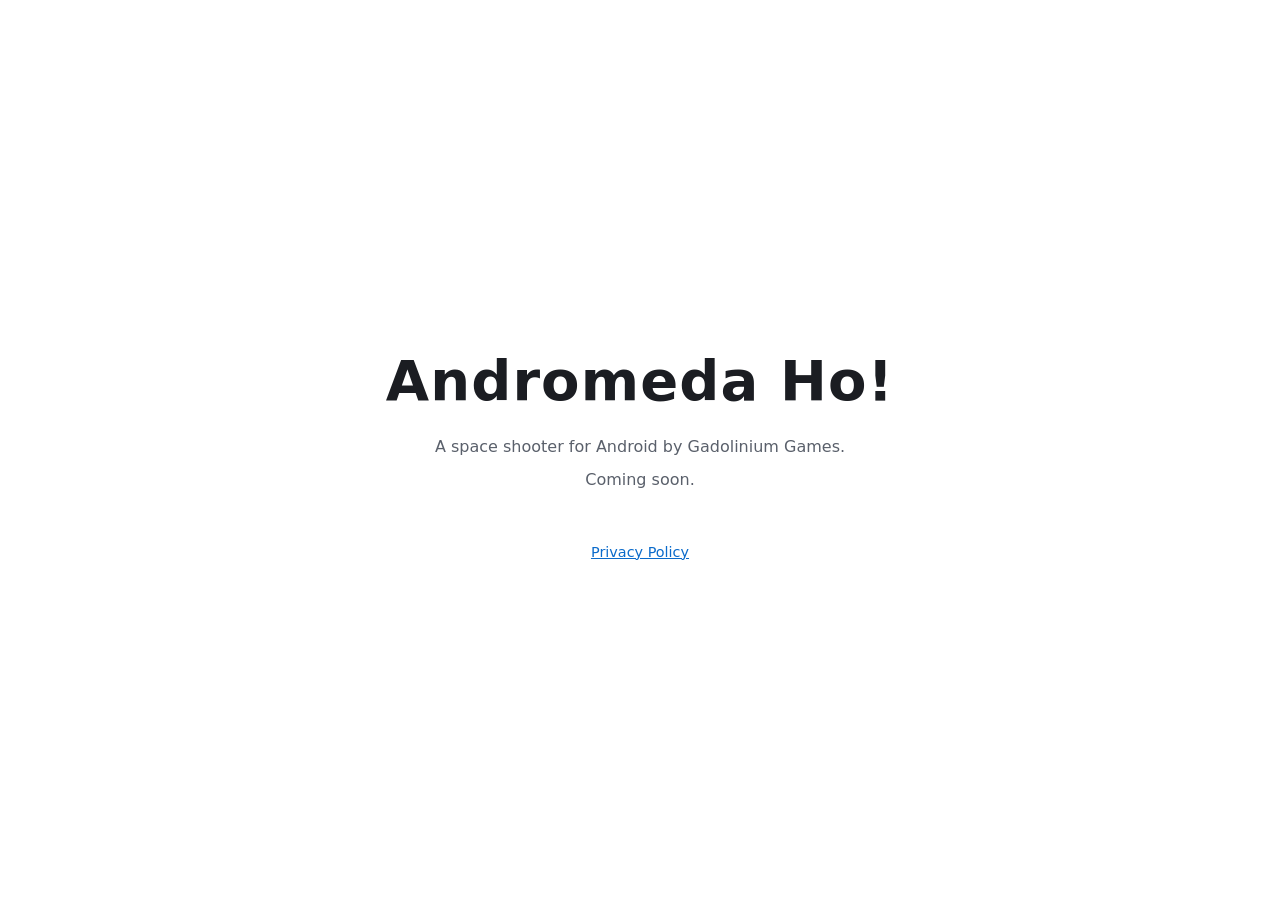
==== index.html @ 8e8f420d "Andromeda Ho! site: landing page and privacy policy Co-Authored-By: Claude Opus 5.5 <noreply@anthrop" ====
<!DOCTYPE html>
<html lang="en">
<head>
<meta charset="utf-8">
<meta name="viewport" content="width=device-width, initial-scale=1">
<title>Andromeda Ho!</title>
<meta name="description" content="Andromeda Ho! is a mobile space shooter by Gadolinium Games. Coming soon.">
<style>
  :root { --bg: #ffffff; --fg: #1b1d22; --muted: #5a606b; --accent: #0b6bcb; }
  @media (prefers-color-scheme: dark) {
    :root { --bg: #0b0d12; --fg: #e8eaee; --muted: #a2a8b3; --accent: #6cb4ff; }
  }
  html, body { height: 100%; }
  body { margin: 0; background: var(--bg); color: var(--fg);
         font: 16px/1.6 system-ui, -apple-system, "Segoe UI", Roboto, sans-serif;
         display: flex; align-items: center; justify-content: center; text-align: center; }
  main { padding: 32px 16px; }
  h1 { font-size: clamp(2rem, 8vw, 3.5rem); margin: 0; letter-spacing: 0.02em; }
  p { color: var(--muted); margin: 8px 0 0; }
  footer { margin-top: 48px; font-size: 0.9rem; }
  a { color: var(--accent); }
</style>
</head>
<body>
<main>
  <h1>Andromeda Ho!</h1>
  <p>A space shooter for Android by Gadolinium Games.</p>
  <p>Coming soon.</p>
  <footer><a href="/privacy/">Privacy Policy</a></footer>
</main>
</body>
</html>
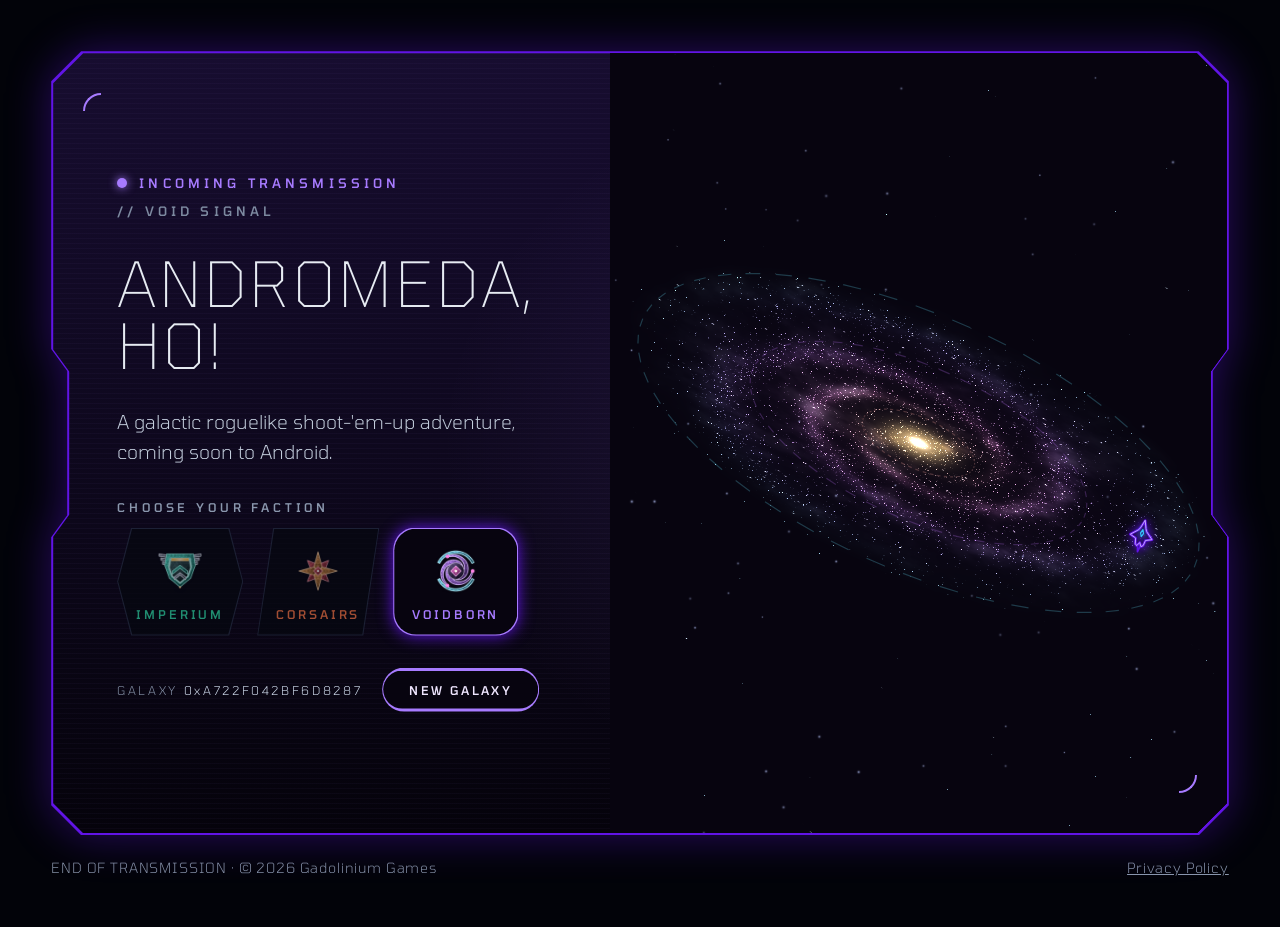
==== commit 11ef5efb: "Landing page: live galaxy, faction themes, privacy modal The Coming Soon page is now the in-game "In" ====
--- a/index.html
+++ b/index.html
@@ -1,32 +1,157 @@
-<!DOCTYPE html>
-<html lang="en">
+<!doctype html>
+<html lang="en" data-faction="imperium">
 <head>
 <meta charset="utf-8">
 <meta name="viewport" content="width=device-width, initial-scale=1">
-<title>Andromeda Ho!</title>
-<meta name="description" content="Andromeda Ho! is a mobile space shooter by Gadolinium Games. Coming soon.">
-<style>
-  :root { --bg: #ffffff; --fg: #1b1d22; --muted: #5a606b; --accent: #0b6bcb; }
-  @media (prefers-color-scheme: dark) {
-    :root { --bg: #0b0d12; --fg: #e8eaee; --muted: #a2a8b3; --accent: #6cb4ff; }
-  }
-  html, body { height: 100%; }
-  body { margin: 0; background: var(--bg); color: var(--fg);
-         font: 16px/1.6 system-ui, -apple-system, "Segoe UI", Roboto, sans-serif;
-         display: flex; align-items: center; justify-content: center; text-align: center; }
-  main { padding: 32px 16px; }
-  h1 { font-size: clamp(2rem, 8vw, 3.5rem); margin: 0; letter-spacing: 0.02em; }
-  p { color: var(--muted); margin: 8px 0 0; }
-  footer { margin-top: 48px; font-size: 0.9rem; }
-  a { color: var(--accent); }
-</style>
+<title>Andromeda, Ho!</title>
+<meta name="description" content="Andromeda, Ho! is a galactic roguelike shoot-'em-up adventure by Gadolinium Games, coming soon to Android.">
+<meta name="theme-color" content="#020309">
+<link rel="canonical" href="https://andromedaho.com/">
+<link rel="icon" type="image/png" href="/assets/img/icon-192.png">
+<link rel="preload" href="/assets/fonts/tomorrow-extralight.woff" as="font" type="font/woff" crossorigin>
+<link rel="preload" href="/assets/fonts/tomorrow-light.woff" as="font" type="font/woff" crossorigin>
+<link rel="stylesheet" href="/assets/site.css">
+<script>
+  // Each visit opens on a random faction (like the random galaxy); the emblems switch it.
+  document.documentElement.setAttribute('data-faction', ['imperium', 'corsair', 'voidborn'][Math.floor(Math.random() * 3)]);
+</script>
+<script src="/assets/galaxy.js" defer></script>
+<script src="/assets/site.js" defer></script>
 </head>
 <body>
-<main>
-  <h1>Andromeda Ho!</h1>
-  <p>A space shooter for Android by Gadolinium Games.</p>
-  <p>Coming soon.</p>
-  <footer><a href="/privacy/">Privacy Policy</a></footer>
+<main class="frame-glow">
+  <div class="frame fx">
+    <div class="panel scan">
+      <div class="deco deco-imperium rivet tl" aria-hidden="true"></div>
+      <div class="deco deco-imperium rivet tr" aria-hidden="true"></div>
+      <div class="deco deco-imperium rivet bl" aria-hidden="true"></div>
+      <div class="deco deco-imperium rivet br" aria-hidden="true"></div>
+      <div class="deco deco-corsair spike-tl" aria-hidden="true"></div>
+      <div class="deco deco-corsair spike-br" aria-hidden="true"></div>
+      <div class="deco deco-voidborn arc-tl" aria-hidden="true"></div>
+      <div class="deco deco-voidborn arc-br" aria-hidden="true"></div>
+
+      <section class="intro">
+        <div class="channel">
+          <span class="dot fx" aria-hidden="true"></span>
+          <span class="live fx">INCOMING TRANSMISSION</span>
+          <span class="sub" data-channel>// IMPERIAL COMMAND</span>
+        </div>
+        <h1>ANDROMEDA,<br>HO!</h1>
+        <p class="tagline">A galactic roguelike shoot-'em-up adventure, coming soon to Android.</p>
+
+        <div class="choose js-only">
+          <div class="label" id="choose-label">CHOOSE YOUR FACTION</div>
+          <div class="emblems" role="group" aria-labelledby="choose-label">
+            <div class="emblem-wrap"><button type="button" class="emblem" data-for="imperium" aria-pressed="false">
+              <span class="emblem-in"><img src="/assets/img/imperium.png" alt="" width="56" height="56"><span class="name">IMPERIUM</span></span>
+            </button></div>
+            <div class="emblem-wrap"><button type="button" class="emblem" data-for="corsair" aria-pressed="false">
+              <span class="emblem-in"><img src="/assets/img/corsairs.png" alt="" width="56" height="56"><span class="name">CORSAIRS</span></span>
+            </button></div>
+            <div class="emblem-wrap"><button type="button" class="emblem" data-for="voidborn" aria-pressed="false">
+              <span class="emblem-in"><img src="/assets/img/voidborn.png" alt="" width="56" height="56"><span class="name">VOIDBORN</span></span>
+            </button></div>
+          </div>
+        </div>
+
+        <div class="seed-row js-only">
+          <div class="seed">GALAXY <b id="seed">0x0000000000000000</b></div>
+          <button type="button" class="btn" id="reroll"><span>NEW GALAXY</span></button>
+        </div>
+      </section>
+
+      <div class="galaxy fx" role="img" aria-label="A live, slowly turning spiral galaxy, drawn the same way the game draws each run's galaxy, with the chosen faction's ship on its outer ring">
+        <canvas id="galaxy-gl"></canvas>
+        <canvas id="galaxy-overlay"></canvas>
+      </div>
+    </div>
+  </div>
 </main>
+
+<footer>
+  <div>END OF TRANSMISSION · © 2026 Gadolinium Games</div>
+  <a href="/privacy/" data-open-privacy>Privacy Policy</a>
+</footer>
+
+<div id="privacy" class="pp" hidden>
+  <div class="pp-dialog" role="dialog" aria-modal="true" aria-labelledby="pp-title">
+    <div class="frame-glow"><div class="frame">
+      <div class="pp-panel scan">
+        <div class="pp-head">
+          <div class="channel">
+            <span class="dot" aria-hidden="true"></span>
+            <span class="live">DATA PROTOCOL</span>
+            <span class="sub" data-channel>// IMPERIAL COMMAND</span>
+          </div>
+          <h2 id="pp-title">PRIVACY POLICY</h2>
+          <div class="meta">Andromeda, Ho! · Gadolinium Games · Last updated 21 October 2026</div>
+          <div class="rule" aria-hidden="true"></div>
+        </div>
+
+        <div class="pp-body" tabindex="0">
+          <p>This policy tells you what data the game Andromeda, Ho! (Android package com.gadoliniumgames.andromedaho) collects, why we collect it, and how you can control it. "We" means Gadolinium Games.</p>
+
+          <h3>SUMMARY</h3>
+          <ul>
+            <li>The game does not show ads and does not sell your data.</li>
+            <li>The game does not ask for your name, email, contacts, location or account.</li>
+            <li>The game sends playtest data to us only after you agree and type a participant code. If you do not agree, the game keeps this data on your device only.</li>
+            <li>The game uses the microphone only when you tap Record Feedback.</li>
+          </ul>
+
+          <h3>DATA THAT WE COLLECT</h3>
+          <p>When you agree to send playtest data, the game sends these items to us:</p>
+          <ul>
+            <li><strong>Participant code.</strong> The code that you type in the consent dialog. We give each tester a code. The code does not contain your name. Why: to know which data belongs to the same tester, and to block data from unknown senders.</li>
+            <li><strong>Gameplay data.</strong> Runs, rooms, choices, weapons, upgrades, damage, time played, results. Why: to balance and improve the game.</li>
+            <li><strong>Device and build data.</strong> Operating system and version, device model, language setting, game version, frame rate and performance numbers. Why: to find problems that occur only on some devices.</li>
+            <li><strong>Diagnostics.</strong> Game warning and error messages, with the game state at that time. Why: to find and fix bugs and crashes.</li>
+            <li><strong>Voice feedback (optional).</strong> An audio recording that you make and send, a screenshot of the game screen at that time, and the game state. Why: to hear your feedback about the game.</li>
+          </ul>
+          <p>The screenshot shows only the game screen. It does not show other apps or your photos.</p>
+
+          <h3>MICROPHONE</h3>
+          <p>The game asks for microphone permission the first time that you tap Record in the Record Feedback dialog. The game records only while you record. You can listen to the recording, discard it, or send it. If you refuse the permission, the rest of the game operates normally.</p>
+
+          <h3>HOW WE KEEP AND SEND THE DATA</h3>
+          <ul>
+            <li>The game sends data over an encrypted (HTTPS) connection.</li>
+            <li>We keep the data in private cloud storage from Cloudflare (Cloudflare R2). Cloudflare keeps the data for us and does not use it for its own purposes.</li>
+            <li>Only the Gadolinium Games team can access the data.</li>
+            <li>We do not share the data with other companies.</li>
+          </ul>
+          <p>Google Play also collects some data when you install the game, for example to deliver updates. The <a href="https://policies.google.com/privacy">Google Privacy Policy</a> applies to that data.</p>
+
+          <h3>HOW LONG WE KEEP THE DATA</h3>
+          <p>We keep playtest data and voice recordings only for the playtest. We delete them not later than 12 months after the playtest ends.</p>
+
+          <h3>YOUR CHOICES</h3>
+          <ul>
+            <li><strong>Stop sending data:</strong> Settings → Playtest Data → turn off uploads. The game then stops sending data.</li>
+            <li><strong>Delete your data:</strong> Send an email to the address below with your participant code. We will delete all data for that code within 30 days.</li>
+            <li><strong>Delete data on your device:</strong> Uninstall the game, or clear its app data in Android Settings.</li>
+          </ul>
+
+          <h3>THIS WEBSITE</h3>
+          <p>This website does not use cookies, analytics or trackers, and it loads no content from other companies. The site host (GitHub Pages) can record technical data, such as IP addresses, in its server logs.</p>
+
+          <h3>CHILDREN</h3>
+          <p>This game is not for children younger than 13. We do not knowingly collect data from children younger than 13. If you think that a child sent us data, contact us and we will delete it.</p>
+
+          <h3>CHANGES TO THIS POLICY</h3>
+          <p>If we change this policy, we will update this page and the "Last updated" date.</p>
+
+          <h3>CONTACT</h3>
+          <p>Gadolinium Games · <a href="mailto:tunamir18@gmail.com">tunamir18@gmail.com</a></p>
+        </div>
+
+        <div class="pp-foot">
+          <a href="/" class="btn pp-close"><span>CLOSE</span></a>
+        </div>
+      </div>
+    </div></div>
+  </div>
+</div>
 </body>
 </html>
--- a/assets/site.css
+++ b/assets/site.css
@@ -0,0 +1,178 @@
+/* andromedaho.com: "Incoming Transmission" landing with the live sector-transit galaxy.
+   Faction themes follow the game's style guide: Imperium "Armored Bulkhead" (HUD cyan),
+   Corsair "Raider Spires", Voidborn "Spectral Tide" / "Null Jaws". */
+
+@font-face { font-family: "Tomorrow"; font-weight: 200; font-style: normal; font-display: swap; src: url("/assets/fonts/tomorrow-extralight.woff") format("woff"); }
+@font-face { font-family: "Tomorrow"; font-weight: 300; font-style: normal; font-display: swap; src: url("/assets/fonts/tomorrow-light.woff") format("woff"); }
+@font-face { font-family: "Tomorrow"; font-weight: 500; font-style: normal; font-display: swap; src: url("/assets/fonts/tomorrow-medium.woff") format("woff"); }
+
+:root {
+  --page: #020309;
+  --text: #e6ebf2;
+  --body: #c3cddc;
+  --muted: #8a97ad;
+  --dim: #7d8aa0;
+  color-scheme: dark;
+}
+
+/* ---- Faction themes ---- */
+:root[data-faction="imperium"] {
+  --accent: #4db3ff; --bright: #8fd0ff; --ink: #e3f3ff; --deep: #030b16; --glow: rgba(77, 179, 255, 0.4);
+  --frame-clip: polygon(28px 0, calc(100% - 28px) 0, 100% 28px, 100% calc(100% - 28px), calc(100% - 28px) 100%, 28px 100%, 0 calc(100% - 28px), 0 28px);
+  --btn-clip: polygon(14px 0, calc(100% - 14px) 0, 100% 50%, calc(100% - 14px) 100%, 14px 100%, 0 50%);
+}
+:root[data-faction="corsair"] {
+  --accent: #ff4000; --bright: #ff7a45; --ink: #ffe9de; --deep: #0d0504; --glow: rgba(255, 64, 0, 0.4);
+  --frame-clip: polygon(56px 0, 38% 0, calc(38% + 14px) 14px, calc(38% + 140px) 14px, calc(38% + 154px) 0, 100% 0, 100% calc(100% - 56px), calc(100% - 56px) 100%, 62% 100%, calc(62% - 14px) calc(100% - 14px), calc(62% - 140px) calc(100% - 14px), calc(62% - 154px) 100%, 0 100%, 0 56px);
+  --btn-clip: polygon(16px 0, 100% 0, calc(100% - 16px) 100%, 0 100%);
+}
+:root[data-faction="voidborn"] {
+  --accent: #6114e6; --bright: #a77bff; --ink: #efe6ff; --deep: #07040f; --glow: rgba(97, 20, 230, 0.4);
+  --frame-clip: polygon(0 30px, 30px 0, calc(100% - 30px) 0, 100% 30px, 100% 38%, calc(100% - 16px) calc(38% + 22px), calc(100% - 16px) calc(62% - 22px), 100% 62%, 100% calc(100% - 30px), calc(100% - 30px) 100%, 30px 100%, 0 calc(100% - 30px), 0 62%, 16px calc(62% - 22px), 16px calc(38% + 22px), 0 38%);
+  --btn-clip: inset(0 round 999px);
+}
+
+/* ---- Page ---- */
+* { box-sizing: border-box; }
+html, body { margin: 0; background: var(--page); }
+body {
+  font-family: "Tomorrow", system-ui, sans-serif; font-weight: 300; color: var(--text);
+  min-height: 100vh; padding: clamp(16px, 4vw, 64px); display: flex; flex-direction: column; gap: 24px;
+}
+a { color: var(--muted); }
+a:hover { color: var(--text); }
+button:focus-visible, a:focus-visible, [tabindex]:focus-visible { outline: 2px solid var(--text); outline-offset: 3px; }
+.fx { transition: background-color .6s ease, color .6s ease, filter .6s ease; }
+.js-only { display: none; }
+.js .js-only { display: flex; }
+
+/* ---- Comm-panel frame (the game's "Broken Inner" family, shaped per faction) ---- */
+.frame-glow { filter: drop-shadow(0 0 22px var(--glow)); }
+.frame { background: var(--accent); padding: 2px; clip-path: var(--frame-clip); }
+.panel { position: relative; display: flex; flex-wrap: wrap; min-height: 780px; clip-path: var(--frame-clip); }
+
+/* Faction motion: Imperium slow and regular, Corsair fast and aggressive, Voidborn drifting. */
+:root[data-faction="imperium"] .scan {
+  background-image: linear-gradient(180deg, rgba(111,192,255,0) 0, rgba(111,192,255,.08) 50%, rgba(111,192,255,0) 100%),
+    repeating-linear-gradient(180deg, rgba(111,192,255,.045) 0 1px, transparent 1px 4px),
+    linear-gradient(180deg, #0a1528 0%, #03060d 100%);
+  background-size: 100% 240px, 100% 100%, 100% 100%; background-repeat: no-repeat, repeat, no-repeat;
+  animation: imp-scan 9s linear infinite;
+}
+@keyframes imp-scan { from { background-position: 0 -240px, 0 0, 0 0; } to { background-position: 0 1200px, 0 0, 0 0; } }
+:root[data-faction="corsair"] .scan {
+  background-image: repeating-linear-gradient(115deg, rgba(255,122,69,.07) 0 2px, transparent 2px 14px),
+    linear-gradient(180deg, #26100a 0%, #080304 100%);
+  animation: cor-hatch 1.2s linear infinite;
+}
+@keyframes cor-hatch { from { background-position: 0 0, 0 0; } to { background-position: 15.45px 0, 0 0; } }
+:root[data-faction="voidborn"] .scan {
+  background-image: radial-gradient(ellipse 60% 70% at 75% 50%, rgba(167,123,255,.13), rgba(167,123,255,0) 70%),
+    repeating-linear-gradient(180deg, rgba(167,123,255,.035) 0 1px, transparent 1px 5px),
+    linear-gradient(180deg, #170d30 0%, #05030b 100%);
+  animation: void-drift 8s ease-in-out infinite;
+}
+@keyframes void-drift { 0%, 100% { background-position: 0 0, 0 0, 0 0; } 50% { background-position: -80px 24px, 0 0, 0 0; } }
+
+/* Corner details: Imperium rivets, Corsair triangle brackets, Voidborn arcs. */
+.deco { position: absolute; z-index: 2; display: none; }
+:root[data-faction="imperium"] .deco-imperium,
+:root[data-faction="corsair"] .deco-corsair,
+:root[data-faction="voidborn"] .deco-voidborn { display: block; }
+.rivet { width: 6px; height: 6px; border-radius: 50%; background: #8fd0ff; }
+.rivet.tl { left: 22px; top: 40px; } .rivet.tr { right: 22px; top: 40px; }
+.rivet.bl { left: 22px; bottom: 40px; } .rivet.br { right: 22px; bottom: 40px; }
+.spike-tl { left: 20px; top: 66px; width: 0; height: 0; border-top: 16px solid #ff7a45; border-right: 16px solid transparent; }
+.spike-br { right: 20px; bottom: 66px; width: 0; height: 0; border-bottom: 16px solid #ff7a45; border-left: 16px solid transparent; }
+.arc-tl { left: 30px; top: 40px; width: 18px; height: 18px; border-left: 2px solid #a77bff; border-top: 2px solid #a77bff; border-top-left-radius: 18px; }
+.arc-br { right: 30px; bottom: 40px; width: 18px; height: 18px; border-right: 2px solid #a77bff; border-bottom: 2px solid #a77bff; border-bottom-right-radius: 18px; }
+
+/* ---- Left column ---- */
+.intro { flex: 1 1 460px; min-width: 0; padding: clamp(32px, 5vw, 72px); display: flex; flex-direction: column; gap: 32px; justify-content: center; }
+.channel { display: flex; flex-wrap: wrap; gap: 12px; align-items: center; font-size: 13px; letter-spacing: .32em; font-weight: 500; }
+.channel .dot { width: 10px; height: 10px; border-radius: 50%; background: var(--bright); box-shadow: 0 0 10px var(--bright); }
+.channel .live { color: var(--bright); }
+.channel .sub { color: var(--dim); }
+h1 { margin: 0; font-weight: 200; font-size: clamp(44px, 6vw, 62px); line-height: 1; letter-spacing: .05em; max-width: 423px; }
+.tagline { margin: 0; font-size: 19px; line-height: 1.6; color: var(--body); max-width: 540px; }
+.label { font-size: 12px; letter-spacing: .32em; color: var(--muted); font-weight: 500; }
+.choose { flex-direction: column; gap: 14px; }
+.emblems { display: flex; flex-wrap: wrap; gap: 14px; }
+/* Emblem = rim (the button, 1px of colour) around a core (.emblem-in), both clipped to the
+   faction's button shape, so the outline follows every diagonal. */
+.emblem {
+  --e-clip: none; --e-rim: #263044; --e-core: rgba(3, 6, 13, .92);
+  padding: 1px; border: 0; cursor: pointer; font: inherit; color: inherit; background: var(--e-rim); clip-path: var(--e-clip);
+  opacity: .62; transition: opacity .3s ease, filter .3s ease;
+}
+.emblem-in {
+  display: flex; flex-direction: column; align-items: center; gap: 8px; min-width: 110px; min-height: 106px; padding: 14px 18px;
+  background: var(--e-core); clip-path: var(--e-clip); transition: background-color .3s ease;
+}
+.emblem img { width: 56px; height: 56px; display: block; }
+.emblem .name { font-size: 12px; letter-spacing: .24em; font-weight: 500; }
+.emblem:hover { opacity: .85; }
+.emblem[aria-pressed="true"] { opacity: 1; }
+.emblem-wrap { transition: filter .3s ease; }
+.emblem[data-for="imperium"] { --e-clip: polygon(14px 0, calc(100% - 14px) 0, 100% 50%, calc(100% - 14px) 100%, 14px 100%, 0 50%); }
+.emblem[data-for="imperium"] .name { color: #2fe0a8; }
+.emblem[data-for="imperium"][aria-pressed="true"] { --e-rim: #8fd0ff; --e-core: #030b16; }
+.emblem-wrap:has(.emblem[data-for="imperium"][aria-pressed="true"]) { filter: drop-shadow(0 0 8px #4db3ff); }
+.emblem[data-for="corsair"] { --e-clip: polygon(16px 0, 100% 0, calc(100% - 16px) 100%, 0 100%); }
+.emblem[data-for="corsair"] .name { color: #ff7a45; }
+.emblem[data-for="corsair"][aria-pressed="true"] { --e-rim: #ff7a45; --e-core: #0d0504; }
+.emblem-wrap:has(.emblem[data-for="corsair"][aria-pressed="true"]) { filter: drop-shadow(0 0 8px #ff4000); }
+.emblem[data-for="voidborn"] { --e-clip: inset(0 round 22px); }
+.emblem[data-for="voidborn"] .name { color: #a77bff; }
+.emblem[data-for="voidborn"][aria-pressed="true"] { --e-rim: #a77bff; --e-core: #07040f; }
+.emblem-wrap:has(.emblem[data-for="voidborn"][aria-pressed="true"]) { filter: drop-shadow(0 0 8px #6114e6); }
+.seed-row { flex-wrap: wrap; gap: 14px 20px; align-items: center; }
+.seed { font-size: 12px; letter-spacing: .22em; color: var(--muted); }
+.seed b { color: #d7e3f4; font-weight: 300; }
+
+/* Faction-shaped button: an accent rim (outer) around a dark core (inner span). */
+.btn { border: 0; padding: 1px; background: var(--bright); clip-path: var(--btn-clip); cursor: pointer; font: inherit; min-height: 44px; text-decoration: none; display: inline-block; }
+.btn span { display: block; padding: 12px 26px; background: var(--deep); clip-path: var(--btn-clip); color: var(--ink); font-size: 12px; font-weight: 500; letter-spacing: .2em; }
+.btn:hover span { background: var(--accent); color: #fff; }
+
+/* ---- Galaxy ---- */
+.galaxy { flex: 1 1 520px; min-width: 0; min-height: 520px; position: relative; background: var(--deep); }
+.galaxy canvas { position: absolute; inset: 0; width: 100%; height: 100%; display: block; }
+
+@media (max-width: 600px) {
+  .deco { display: none !important; }
+  .panel { min-height: 0; }
+  .galaxy { min-height: 380px; }
+}
+
+footer { display: flex; flex-wrap: wrap; gap: 16px; justify-content: space-between; font-size: 14px; color: #8794a8; letter-spacing: .06em; }
+
+/* ---- Privacy modal (the game's modal: dim backdrop, comm panel, CRT unfold, CLOSE) ---- */
+.pp { position: fixed; inset: 0; z-index: 50; background: rgba(2, 3, 9, .82); display: flex; align-items: center; justify-content: center; padding: clamp(12px, 4vw, 48px); animation: pp-dim .25s ease-out both; }
+.pp[hidden] { display: none; }
+@keyframes pp-dim { from { opacity: 0; } to { opacity: 1; } }
+.pp-dialog { width: 100%; max-width: 860px; animation: pp-crt .42s cubic-bezier(.2, .8, .2, 1) both; transform-origin: 50% 50%; }
+@keyframes pp-crt { 0% { transform: scale(.06, .004); filter: brightness(3); } 45% { transform: scale(1, .004); filter: brightness(2.2); } 100% { transform: scale(1, 1); filter: brightness(1); } }
+.pp-panel { clip-path: var(--frame-clip); display: flex; flex-direction: column; max-height: calc(100vh - 96px); padding: 40px clamp(24px, 4vw, 48px) 32px; }
+.pp-head { display: flex; flex-direction: column; gap: 10px; }
+.pp-head .channel { font-size: 12px; }
+.pp-head .dot { width: 8px; height: 8px; box-shadow: 0 0 8px var(--bright); }
+.pp-head h2 { margin: 0; font-size: clamp(28px, 4vw, 40px); font-weight: 200; letter-spacing: .08em; }
+.pp-head .meta { font-size: 13px; color: var(--muted); letter-spacing: .06em; }
+.pp-head .rule { height: 1px; margin-top: 8px; background: linear-gradient(90deg, var(--accent), rgba(0, 0, 0, 0)); }
+.pp-body { overflow-y: auto; min-height: 0; flex-grow: 1; margin: 20px 0 24px; padding-right: 12px; font-size: 16px; line-height: 1.65; color: var(--body); scrollbar-width: thin; scrollbar-color: #3a4a66 transparent; }
+.pp-body h3 { margin: 28px 0 10px; font-size: 13px; letter-spacing: .3em; font-weight: 500; color: var(--bright); }
+.pp-body p { margin: 0 0 12px; }
+.pp-body ul { margin: 0 0 12px; padding-left: 20px; }
+.pp-body li { margin: 0 0 8px; }
+.pp-body strong { color: var(--text); font-weight: 500; }
+.pp-body a { color: var(--bright); }
+.pp-foot { display: flex; justify-content: flex-end; }
+.pp-foot .btn { min-height: 48px; }
+.pp-foot .btn span { padding: 14px 40px; font-size: 13px; letter-spacing: .24em; }
+body.pp-open { overflow: hidden; }
+
+@media (prefers-reduced-motion: reduce) {
+  .scan, .pp, .pp-dialog { animation: none !important; }
+  .fx, .emblem { transition: none; }
+}
